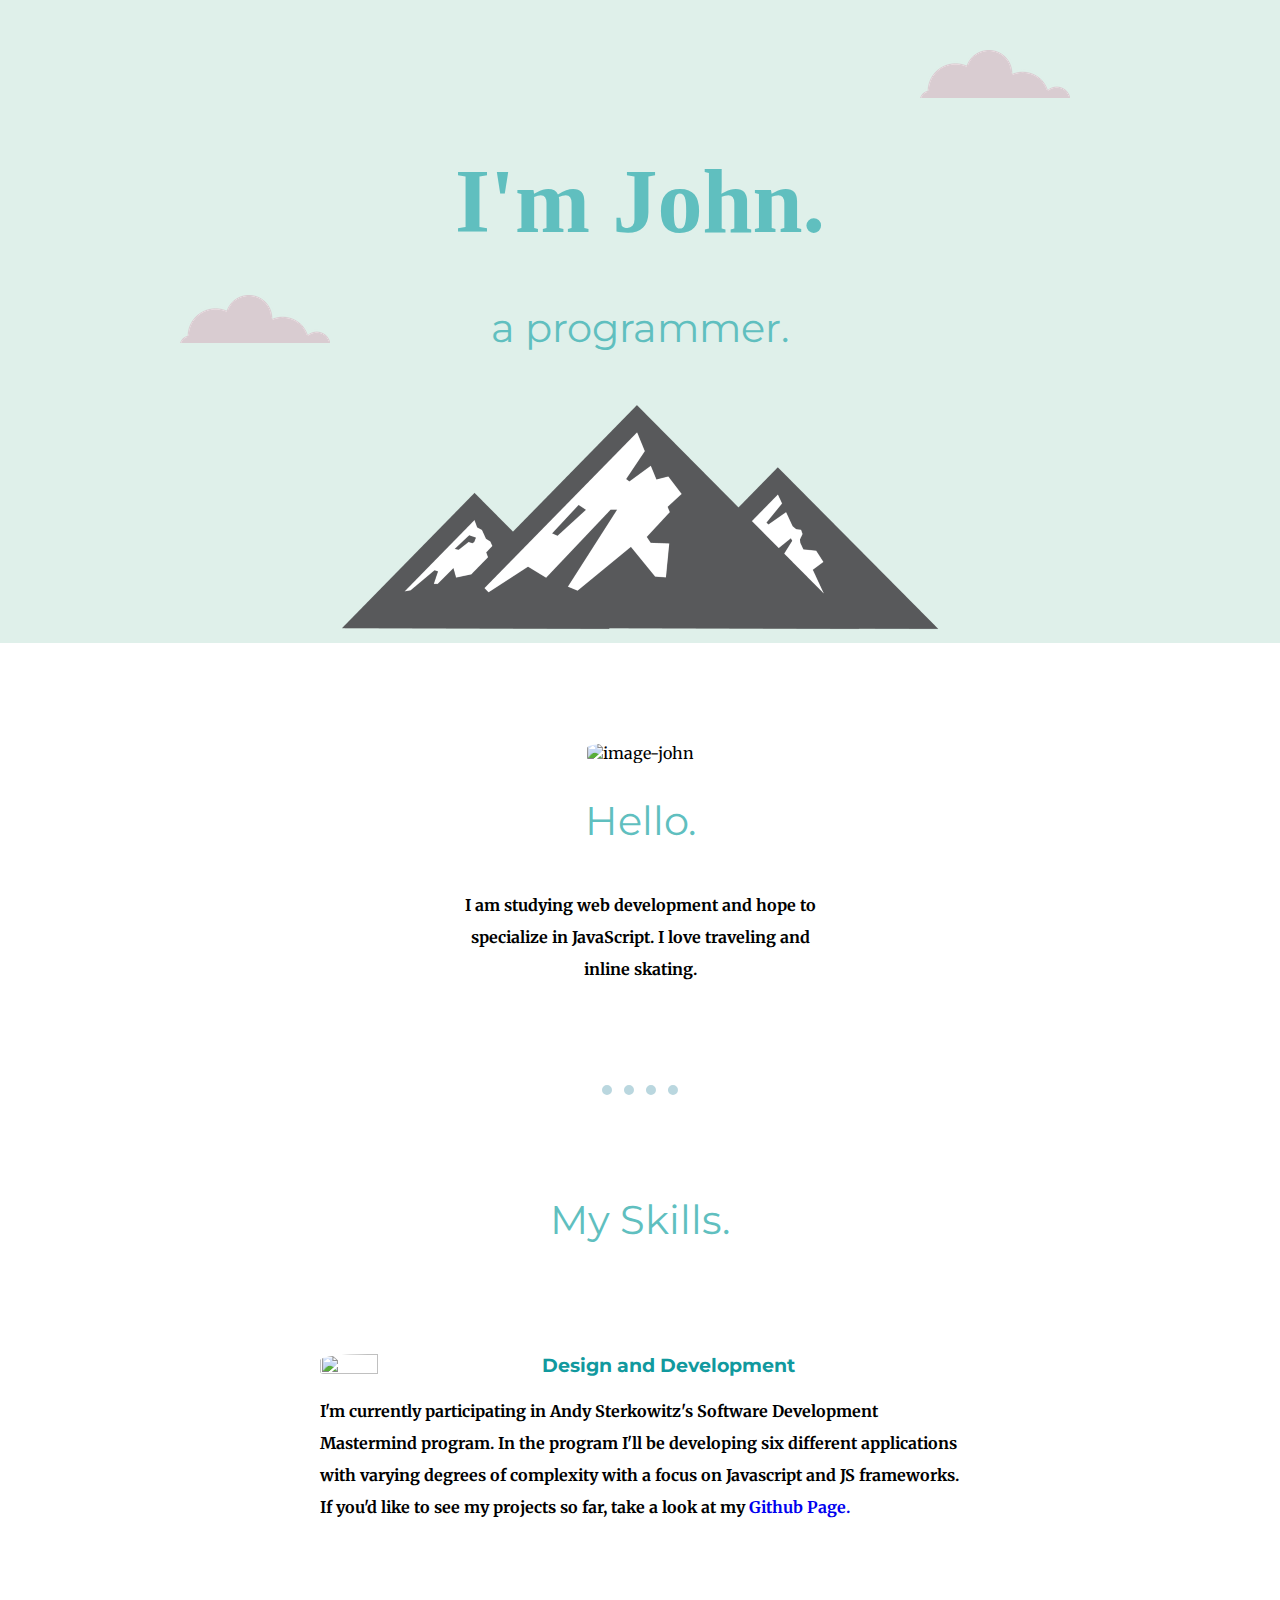
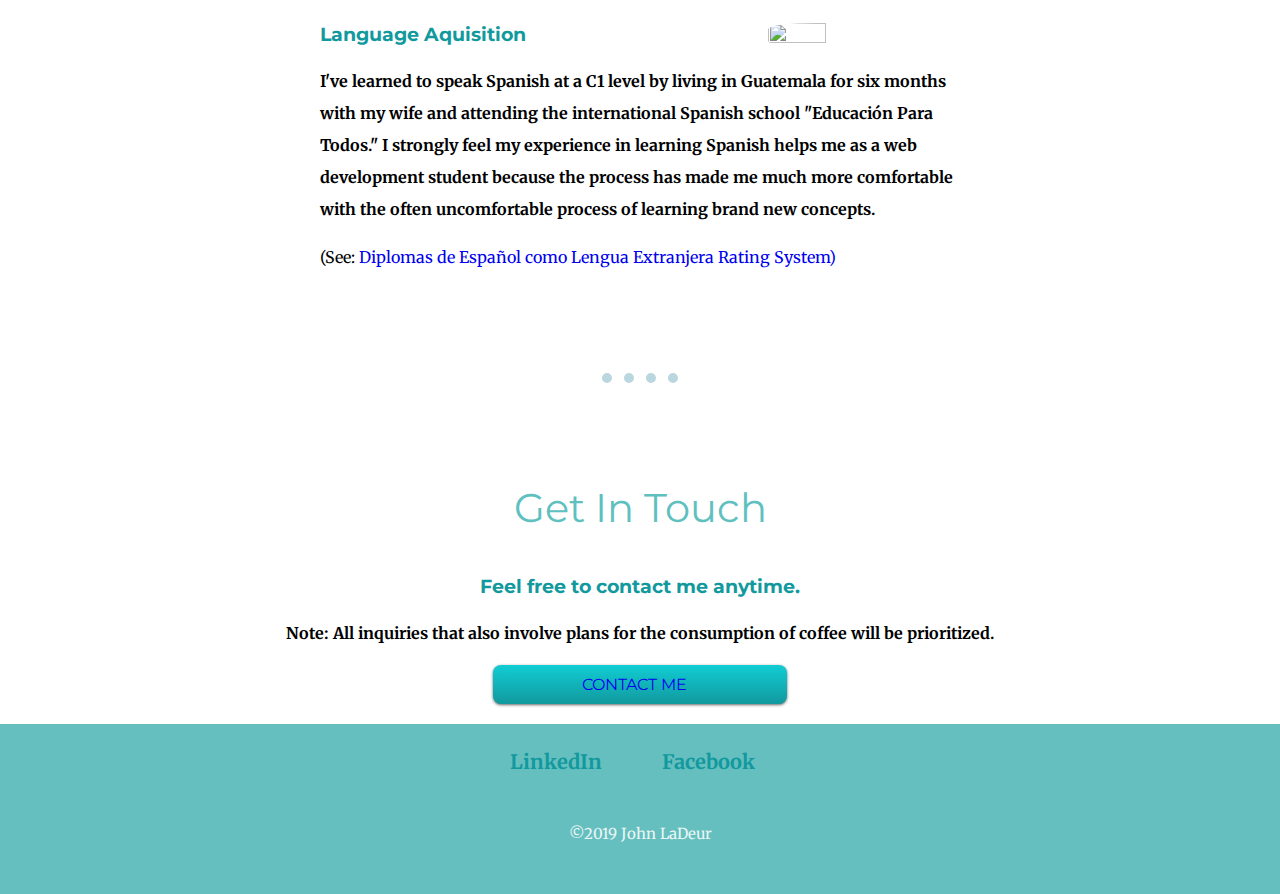
==== index.html @ 49678f65 "Updated all files on personal website" ====
<!DOCTYPE html>
<html lang="en" dir="ltr">
  <head>
    <meta charset="utf-8">
    <title>John LaDeur</title>
    <link rel="stylesheet" href="styles.css">
     <link rel="icon" href="favicon (3).ico">
     <link href="https://fonts.googleapis.com/css?family=Merriweather|Montserrat|Passion+One&display=swap" rel="stylesheet">
  </head>
  <body>
    <div class="top-container">
      <img class="top-cloud" src="images/cloud.png" alt="cloud-img">
      <h1>I'm John.</h1>
      <h2>a programmer.</h2>
      <img class="bottom-cloud" src="images/cloud.png" alt="cloud-img">
      <img  src="images/mountain-scene.png" alt="mountain-img">
    </div>

    <div class="middle-container">
    <div class="profile">
      <img class="circular" src="C:\Users\jdlad\OneDrive\Desktop\CSS-My Site\Images\john.jpg" alt="image-john">
      <h2>Hello.</h2>
      <p class="intro"><strong>I am studying web development and hope to specialize in JavaScript. I love traveling and inline skating.</strong></p>
    </div>
    <hr class="hr">
    <div class="skills">
      <h2>My Skills.</h2>
      <div class="skill-row">
        <img class="Computer" src="https://www.vectorportal.com/img_novi/flat-pc-icon.jpg" alt="">
        <h3>Design and Development</h3>
        <p><strong>I'm currently participating in Andy Sterkowitz's Software Development Mastermind program.  In the program I'll be developing six different
        applications with varying degrees of complexity with a focus on Javascript and JS frameworks.  If you'd like to see my projects so far, 
        take a look at my <a href="https://github.com/johnladeur">Github Page.</a></strong></p>
      </div>
      <div class="skill-row">
        <img class="flag" src="https://static01.nyt.com/images/2019/01/16/t-magazine/16tmag-antigua-guatemala-slide-X2TI/16tmag-antigua-guatemala-slide-X2TI-articleLarge.jpg?quality=75&auto=webp&disable=upscale" alt="">
        <h3>Language Aquisition</h3>
          <p><strong>I've learned to speak Spanish at a C1 level by living in Guatemala for six months with my wife and attending the international Spanish school "Educación Para Todos."
                     I strongly feel my experience in learning Spanish helps me as a web development student because the process has made me much more comfortable with the often uncomfortable process of learning brand new concepts.
          </strong></p>
        <p>(See: <a href="https://www.dele.org">Diplomas de Español como Lengua Extranjera Rating System)</a></p>
      </div>
    </div>
    <hr>
    <div class="contact-me">
      <h2>Get In Touch</h2>
      <h3>Feel free to contact me anytime.</h3>
      <p><strong>Note: All inquiries that also involve plans for the consumption of coffee will be prioritized.</strong></p>
      <div class="butn">
      <a href="mailto:jdladeur@gmail.com">CONTACT ME</a>
  </div>

  <div class="bottom-container"><strong>
    <a class="icon footer-link" href="https://www.linkedin.com/in/john-ladeur-92833a54/" target="_blank">LinkedIn</a>
    <a class="icon footer-link" href="https://www.facebook.com/johnladeur" target="_blank">Facebook</a></strong>
    <p class="copyright">©2019 John LaDeur</p>
  </div>


  </body>
</html>
---- styles.css ----
body {
    margin: 0;
    text-align: center;
    font-family: 'Merriweather', serif;
  }
  .circular {
    width: 16%;
    height: 16%;
    border-radius: 25%;
  }
  
  hr {
    border-style: none;
    border-top-style: dotted;
    border-color: #bad7df;
    border-width: 10px;
    width: 6%;
    margin: 100px auto;
  }
  
  .Computer {
    border-radius: 25%;
    height: 30%;
    width: 30%;
    float: left;
    margin-right: 30px;
  }
  
  .flag {
    border-radius: 25%;
    height: 30%;
    width: 30%;
    float: right;
    margin-left: 30px;
  }
  
  h1 {
    margin: 50px;
    font-family: 'Bree Serif', serif;
    font-size: 5.625rem;
    color: #60BFBF;
  }
  
  h2 {
    font-family: 'Montserrat', sans-serif;
    font-size: 2.5rem;
    font-weight: normal;
    color: #60BFBF;
    padding-bottom: 10px;
  }
  
  h3 {
    font-family: 'Montserrat', sans-serif;
    color: #11999E;
  }
  
  p {
    line-height: 2;
  }
  
  .footer-link {
    color: #11999E;
    margin-left: 20px;
  }
  
  .icon:hover{
    color:#dff0ea;
  }
  
  .top-container {
    position: relative;
    padding-top: 100px;
    background-color: #dff0ea;
  }
  
  .intro {
    width: 30%;
    text-align: center;
    margin: auto;
  }
  
  .middle-container {
    margin-top: 100px;
    margin-bottom: 0;
  }
  
  .bottom-container {
    background-color: #66BFBF;
    padding: 25px 0 25px 0px;
    font-size: 20px;
    margin-top: 20px;
    margin-bottom: 0;
  }
  
  a:link {
    text-decoration: none;
    margin-right: 35px;
  }
  
  .pro {
    text-decoration: underline;
  }
  
  .top-cloud {
    position: absolute;
    right: 210px;
    top: 50px;
  }
  
  .bottom-cloud {
    position: absolute;
    left: 180px;
    bottom: 300px;
  }
  
  .skill-row {
    width: 50%;
    margin: 100px auto 100px auto;
    text-align: left;
  }
  
  .butn {
    margin: auto;
    width: 21%;
    background: #11CDD4;
    background-image: -webkit-linear-gradient(top, #11CDD4, #11999E);
    background-image: -moz-linear-gradient(top, #11CDD4, #11999E);
    background-image: -ms-linear-gradient(top, #11CDD4, #11999E);
    background-image: -o-linear-gradient(top, #11CDD4, #11999E);
    background-image: linear-gradient(to bottom, #11CDD4, #11999E);
    -webkit-border-radius: 8;
    -moz-border-radius: 8;
    border-radius: 8px;
    -webkit-box-shadow: 0px 1px 3px #666666;
    -moz-box-shadow: 0px 1px 3px #666666;
    box-shadow: 0px 1px 3px #666666;
    font-family: Montserrat;
    color: #ffffff;
    padding: 10px 0 10px 25px;
    text-decoration: none;
  }
  
  .butn:hover {
    background: #30E3CB;
    background-image: -webkit-linear-gradient(top, #30E3CB, #2BC4AD);
    background-image: -moz-linear-gradient(top, #30E3CB, #2BC4AD);
    background-image: -ms-linear-gradient(top, #30E3CB, #2BC4AD);
    background-image: -o-linear-gradient(top, #30E3CB, #2BC4AD);
    background-image: linear-gradient(to bottom, #30E3CB, #2BC4AD);
    text-decoration: none;
  }
  
  .copyright {
    color: #EAF6F6;
    margin-bottom: 0;
    padding-top: 30px;
    font-size: 15px;
    padding-bottom: 20px
  }
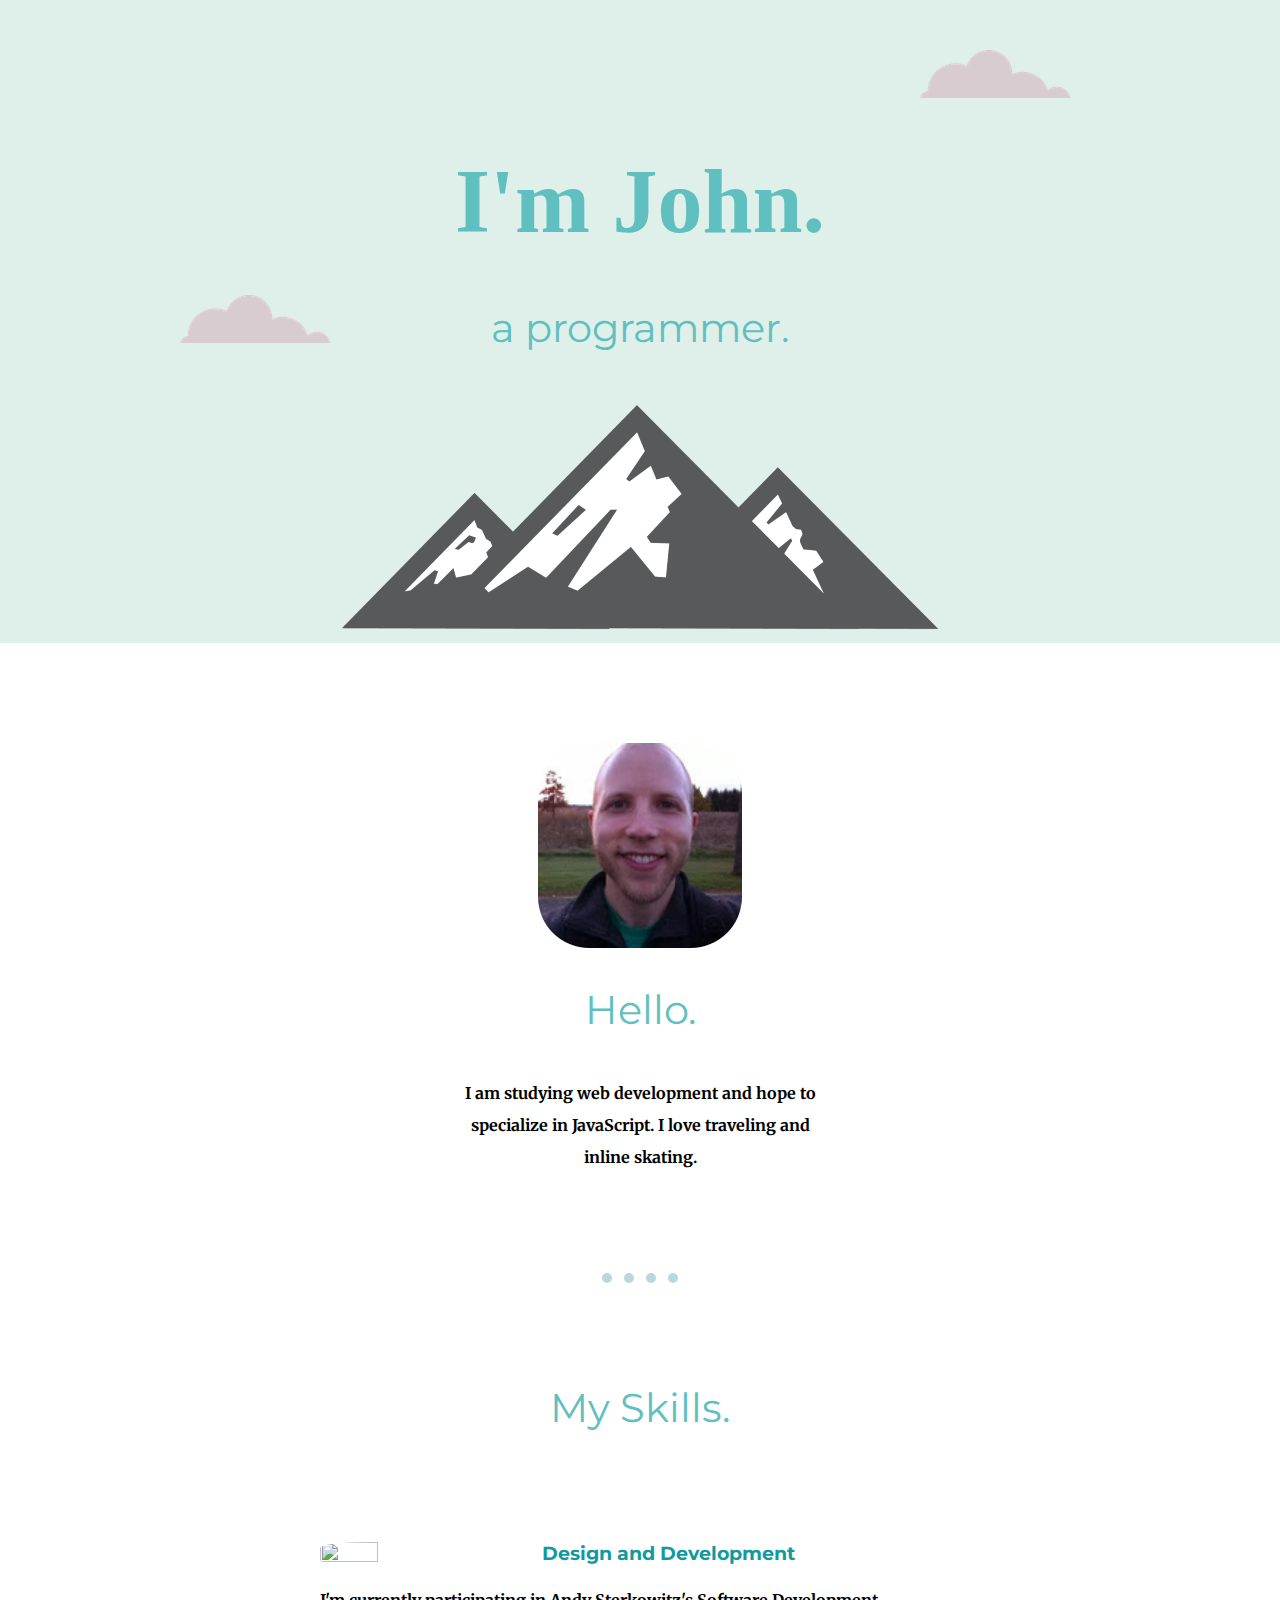
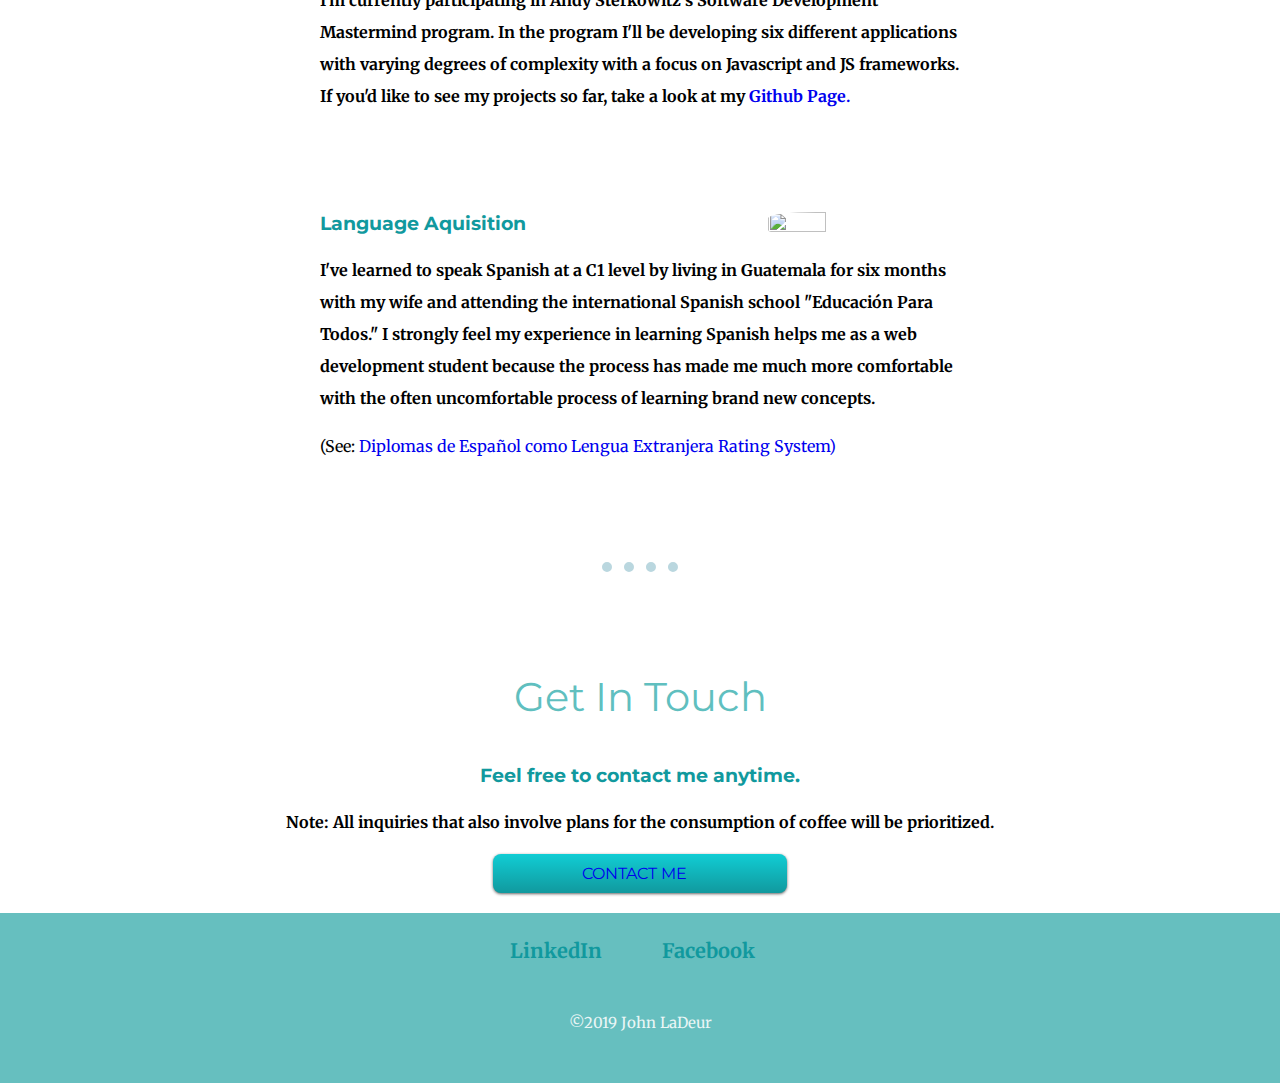
==== commit feab676b: "reuploaded personal headshot" ====
--- a/index.html
+++ b/index.html
@@ -18,7 +18,7 @@
 
     <div class="middle-container">
     <div class="profile">
-      <img class="circular" src="C:\Users\jdlad\OneDrive\Desktop\CSS-My Site\Images\john.jpg" alt="image-john">
+      <img class="circular" src="images/John.jpg" alt="image-john">
       <h2>Hello.</h2>
       <p class="intro"><strong>I am studying web development and hope to specialize in JavaScript. I love traveling and inline skating.</strong></p>
     </div>
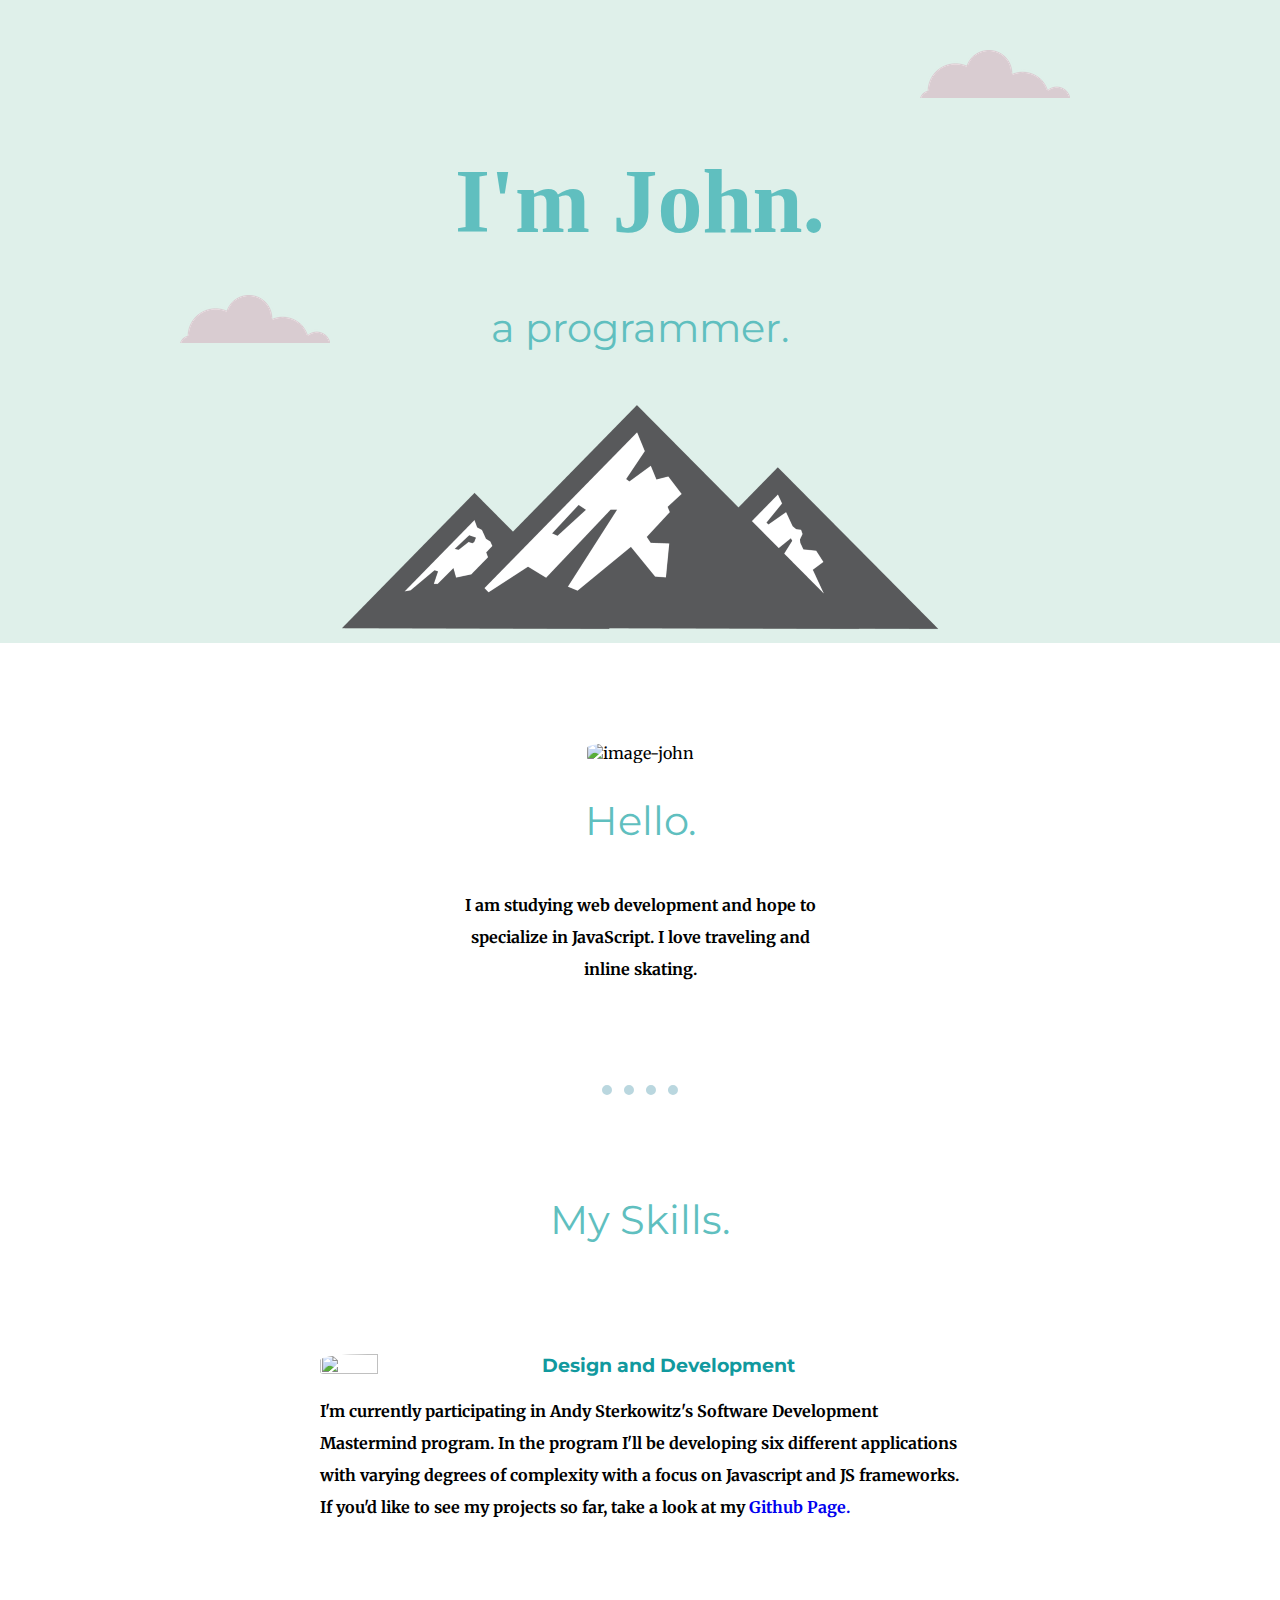
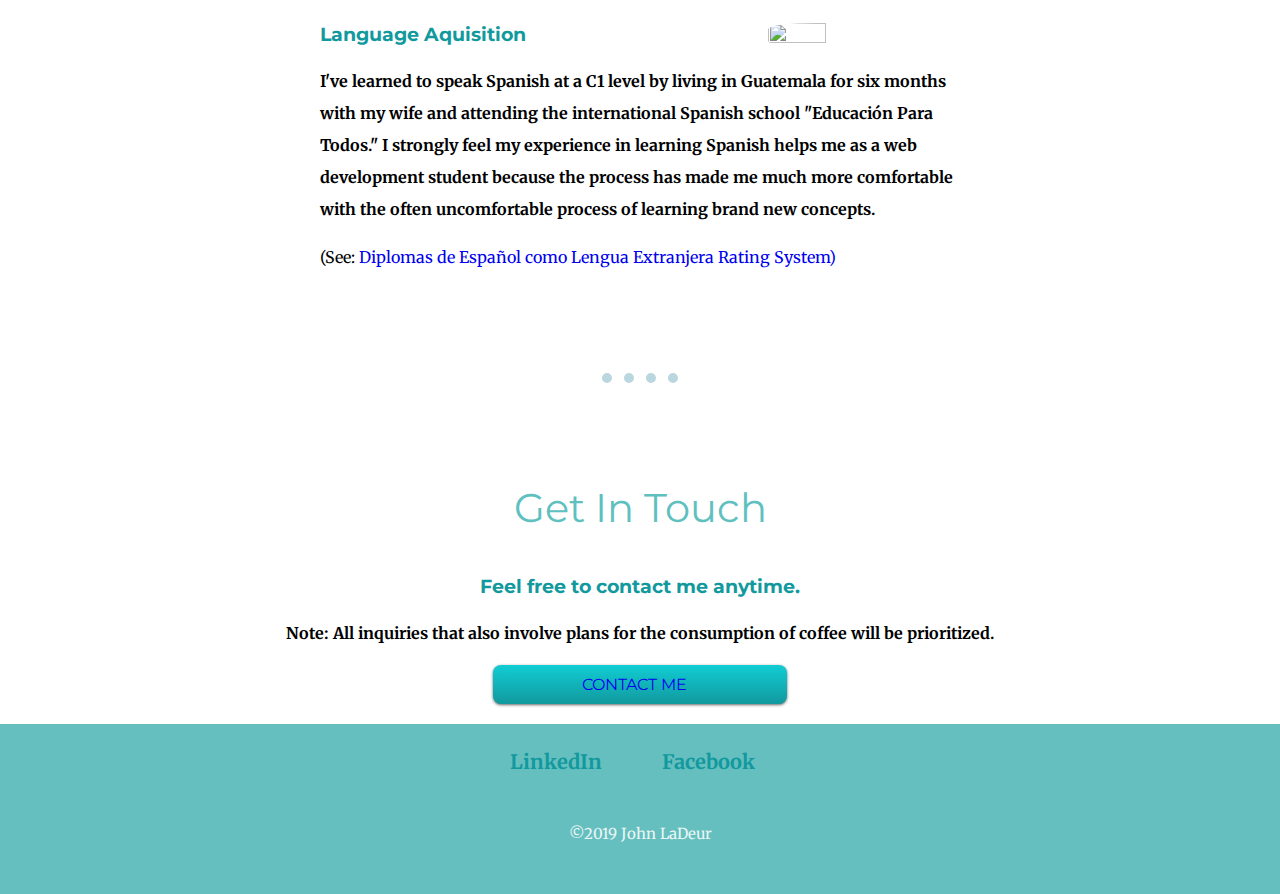
==== commit 70ba1d88: "updated image file" ====
--- a/index.html
+++ b/index.html
@@ -18,7 +18,7 @@
 
     <div class="middle-container">
     <div class="profile">
-      <img class="circular" src="images/John.jpg" alt="image-john">
+      <img class="circular" src="images/john.jpg" alt="image-john">
       <h2>Hello.</h2>
       <p class="intro"><strong>I am studying web development and hope to specialize in JavaScript. I love traveling and inline skating.</strong></p>
     </div>
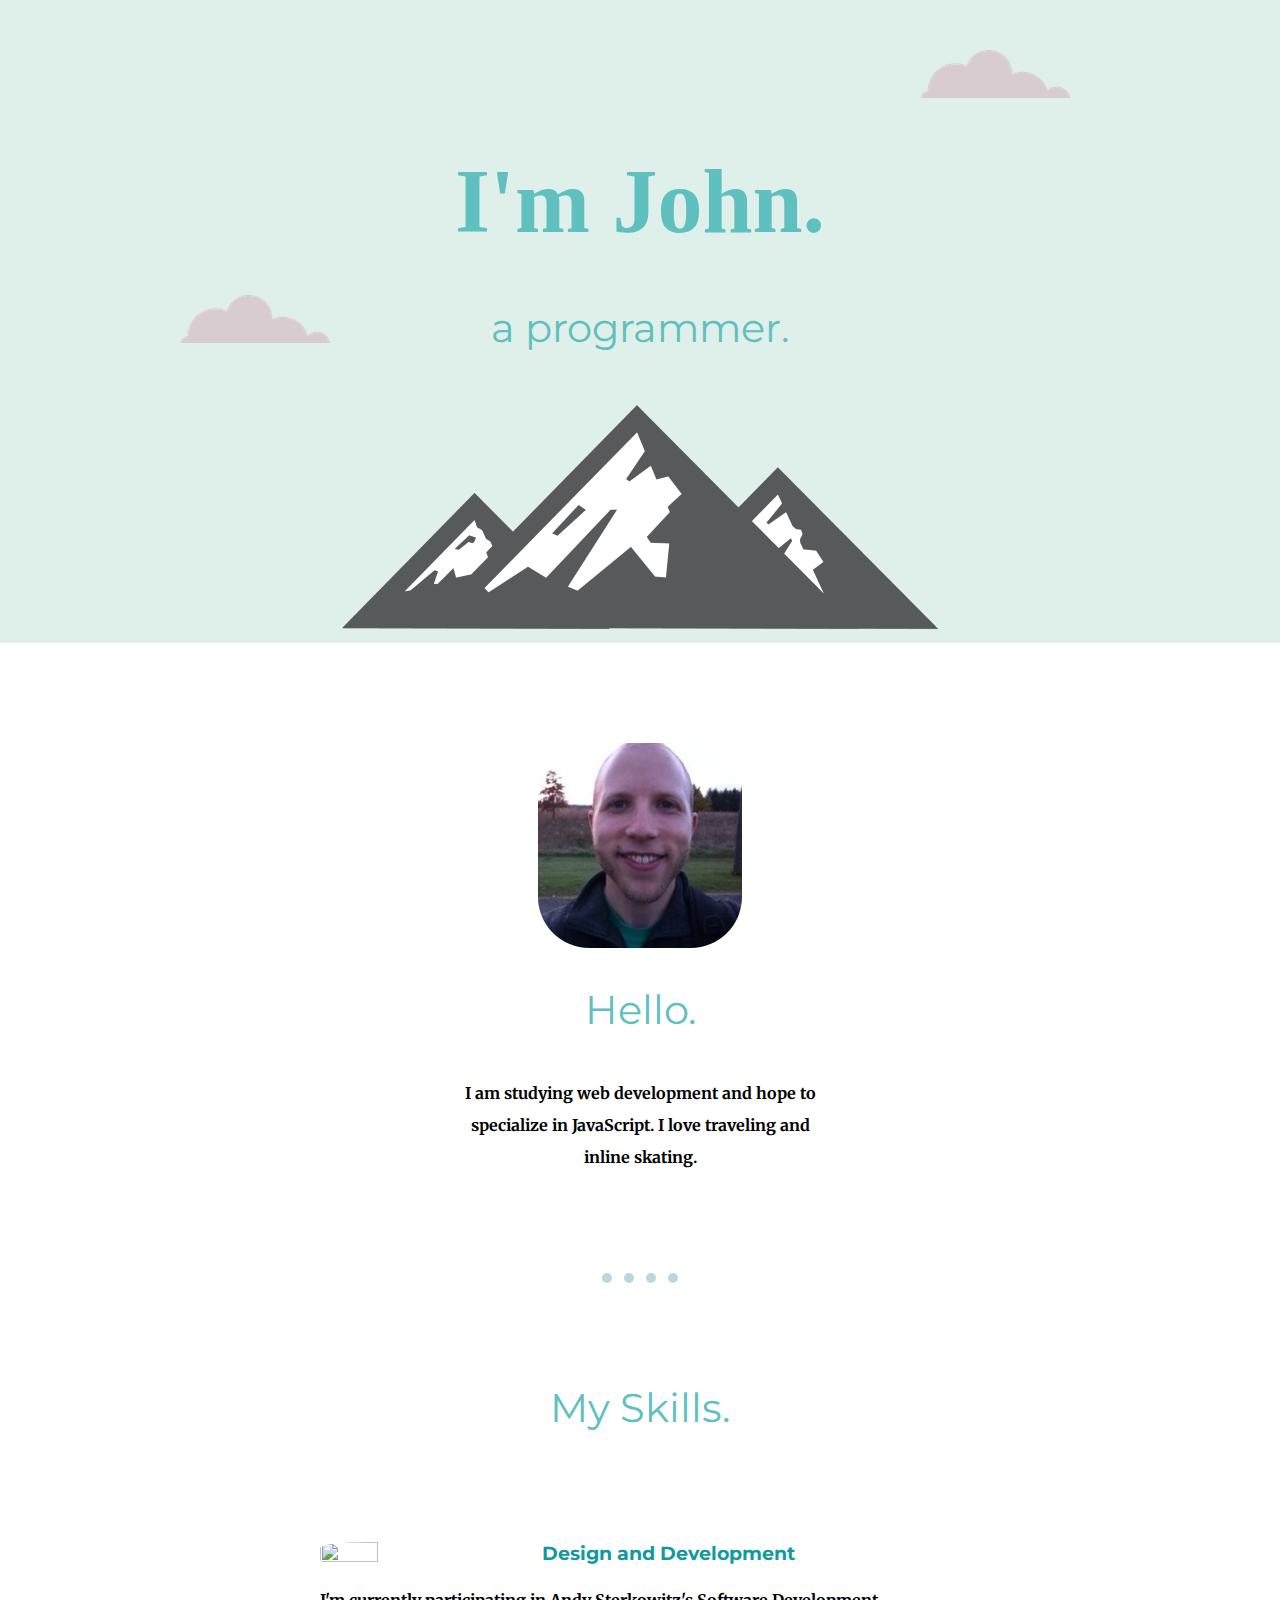
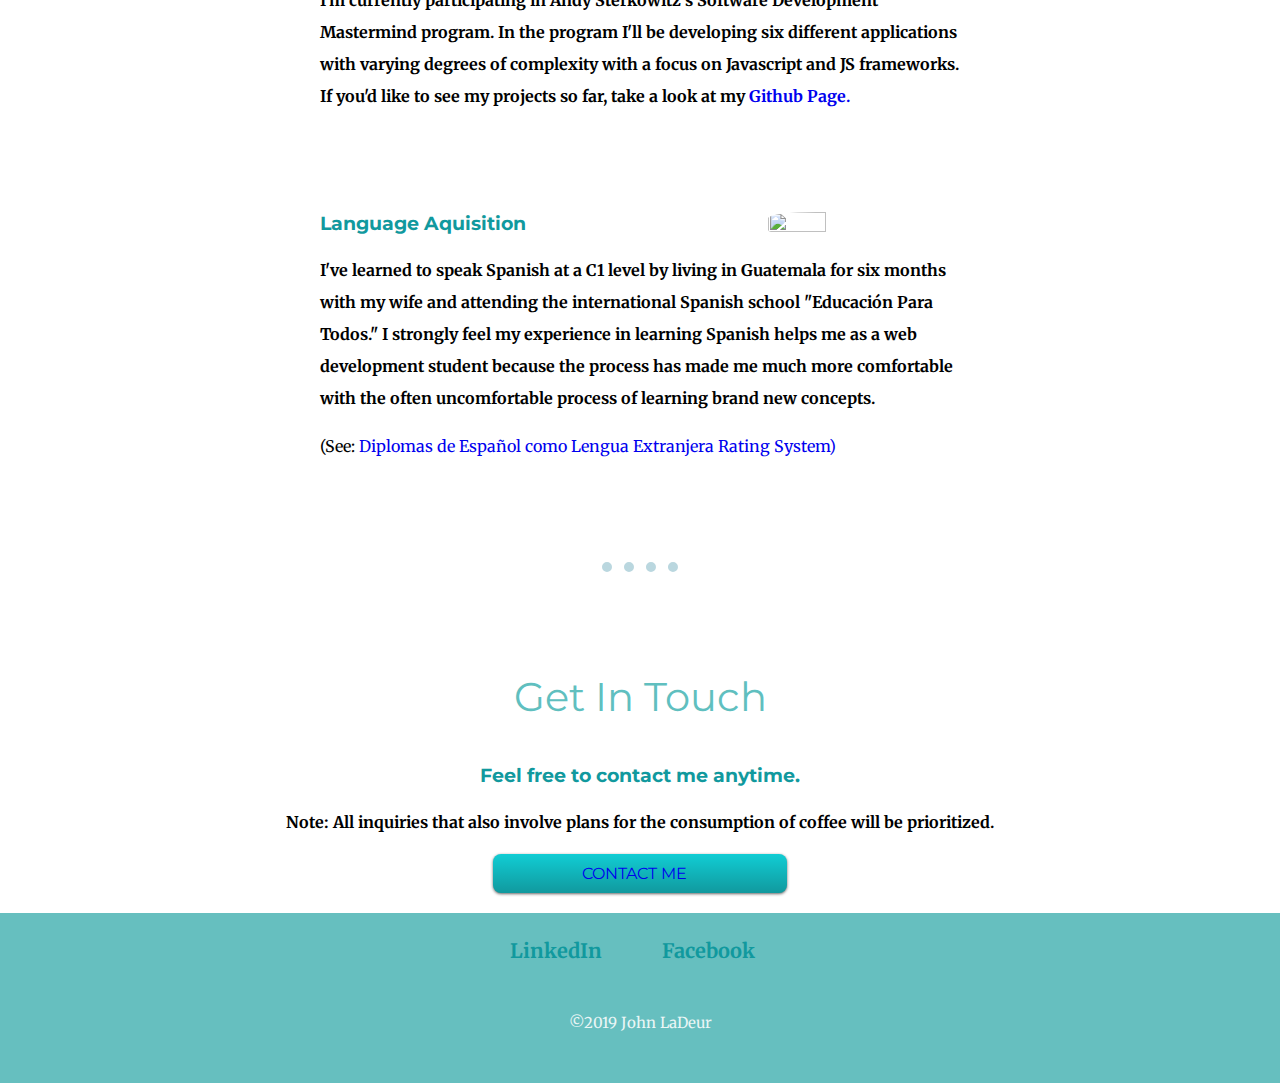
==== commit 79f530f0: "updated image file" ====
--- a/index.html
+++ b/index.html
@@ -18,7 +18,7 @@
 
     <div class="middle-container">
     <div class="profile">
-      <img class="circular" src="images/john.jpg" alt="image-john">
+      <img class="circular" src="images/johnlinkedin.jpg" alt="image-john">
       <h2>Hello.</h2>
       <p class="intro"><strong>I am studying web development and hope to specialize in JavaScript. I love traveling and inline skating.</strong></p>
     </div>
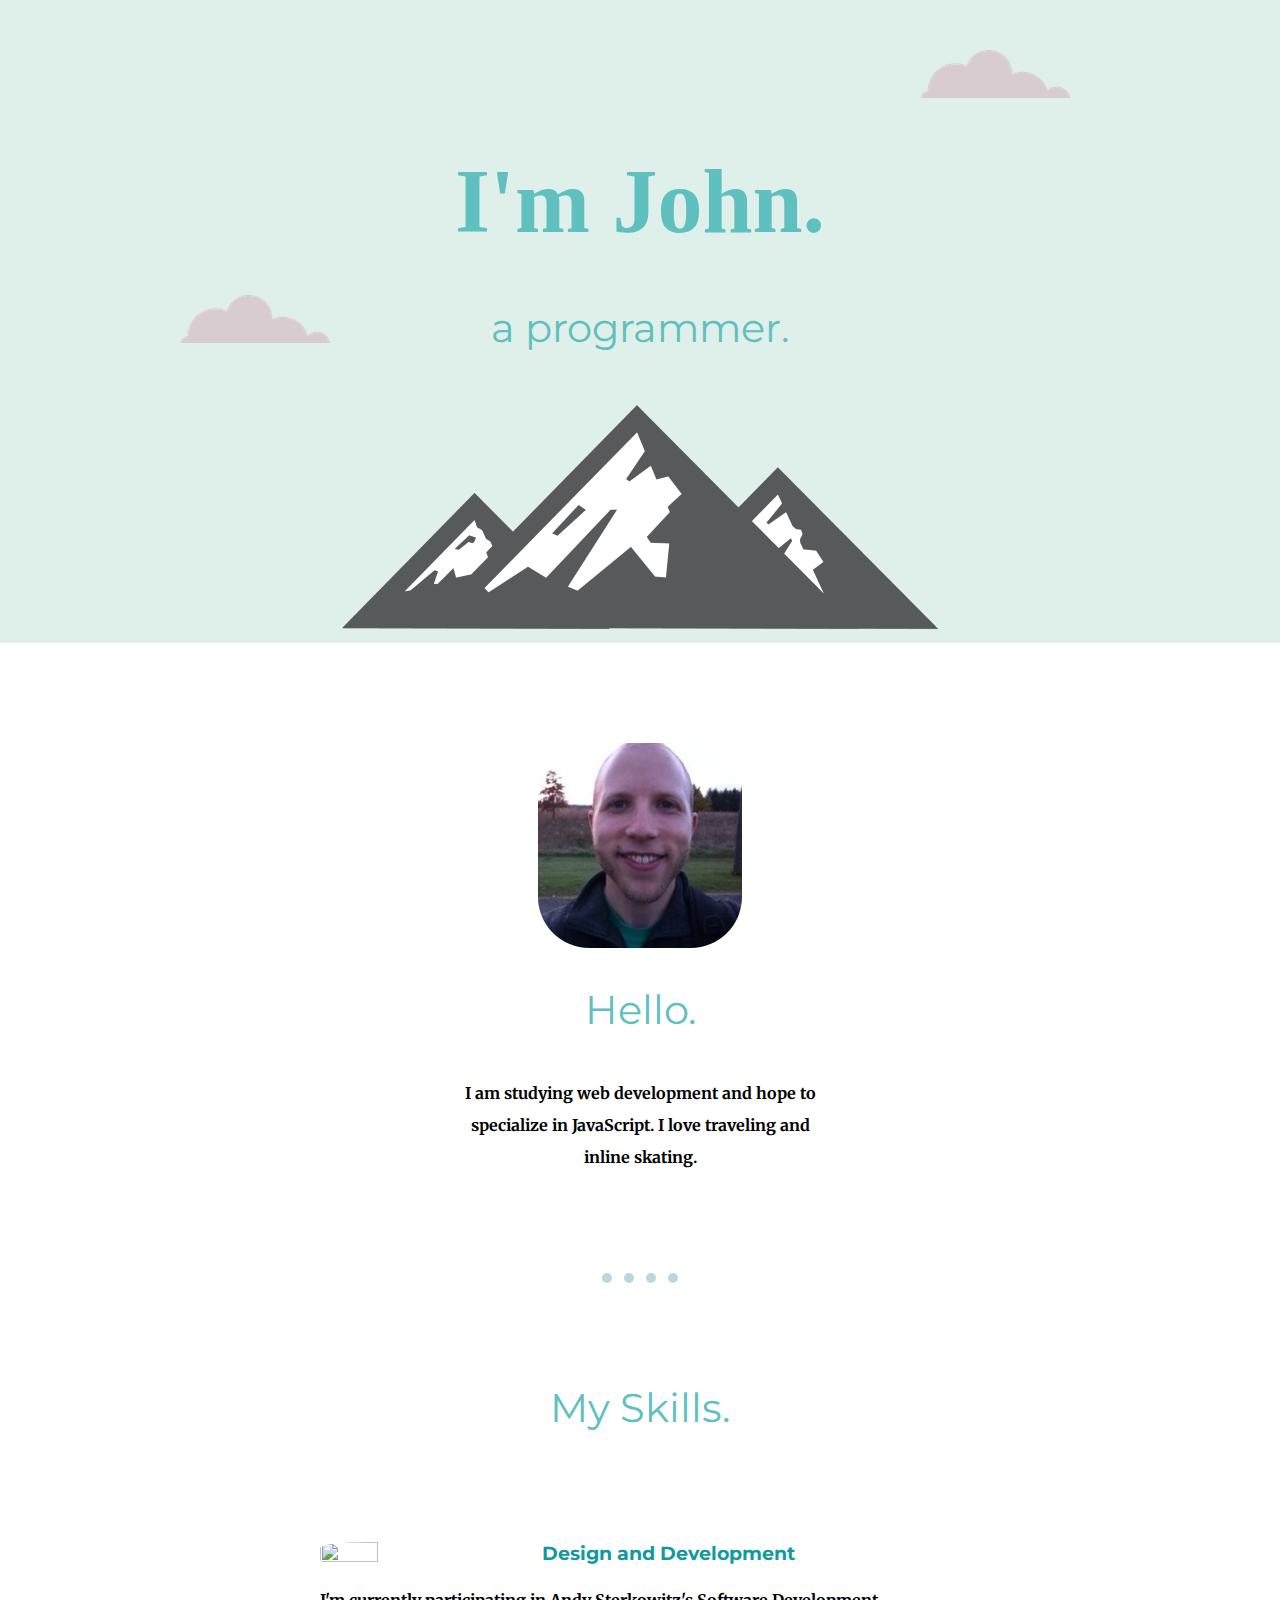
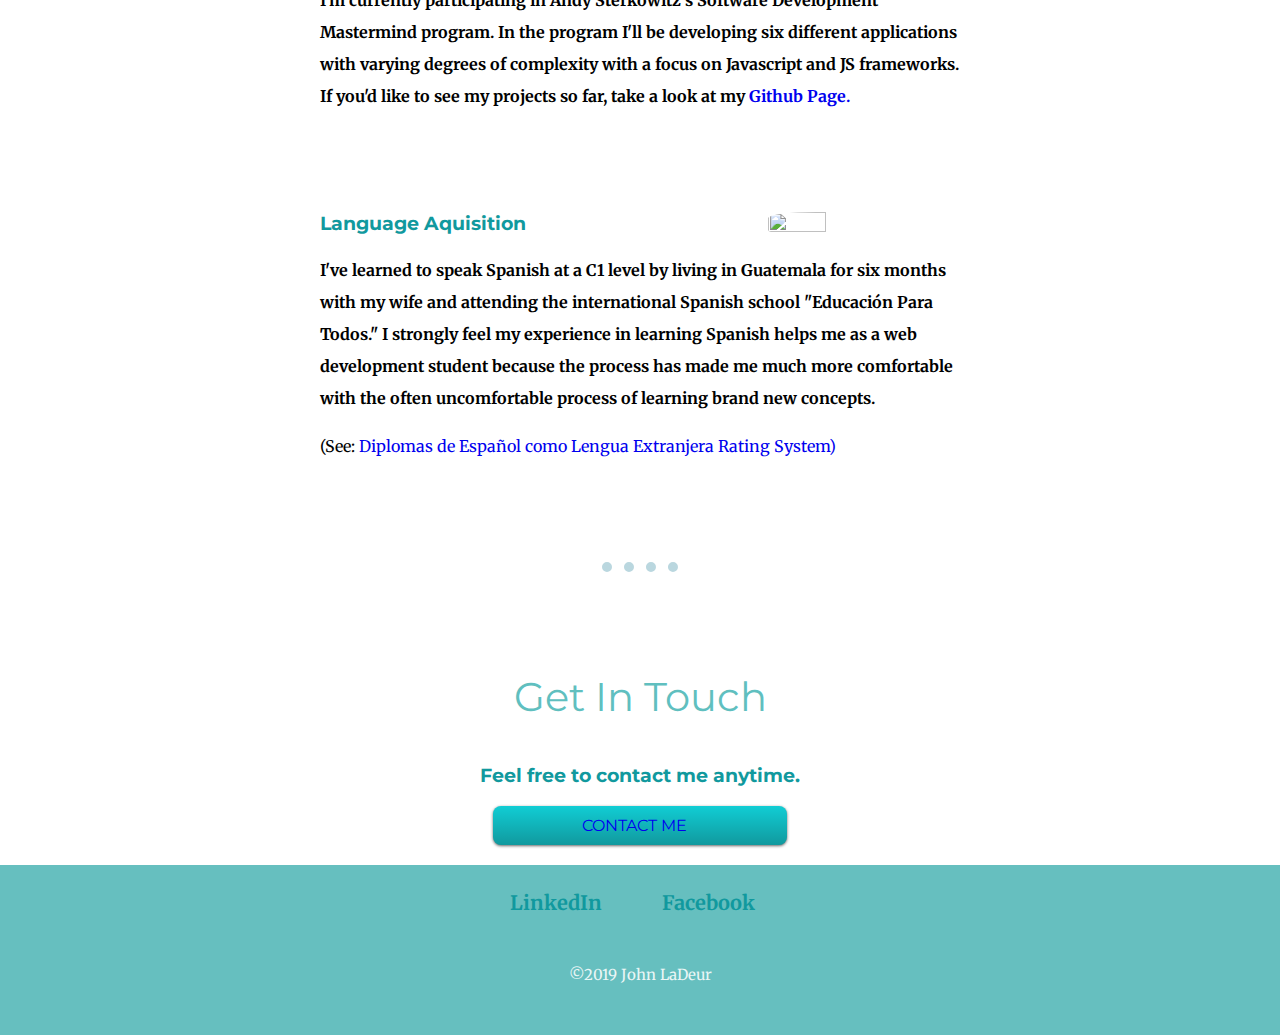
==== commit 088b12e0: "Deleted text before contact section" ====
--- a/index.html
+++ b/index.html
@@ -45,7 +45,7 @@
     <div class="contact-me">
       <h2>Get In Touch</h2>
       <h3>Feel free to contact me anytime.</h3>
-      <p><strong>Note: All inquiries that also involve plans for the consumption of coffee will be prioritized.</strong></p>
+      
       <div class="butn">
       <a href="mailto:jdladeur@gmail.com">CONTACT ME</a>
   </div>
